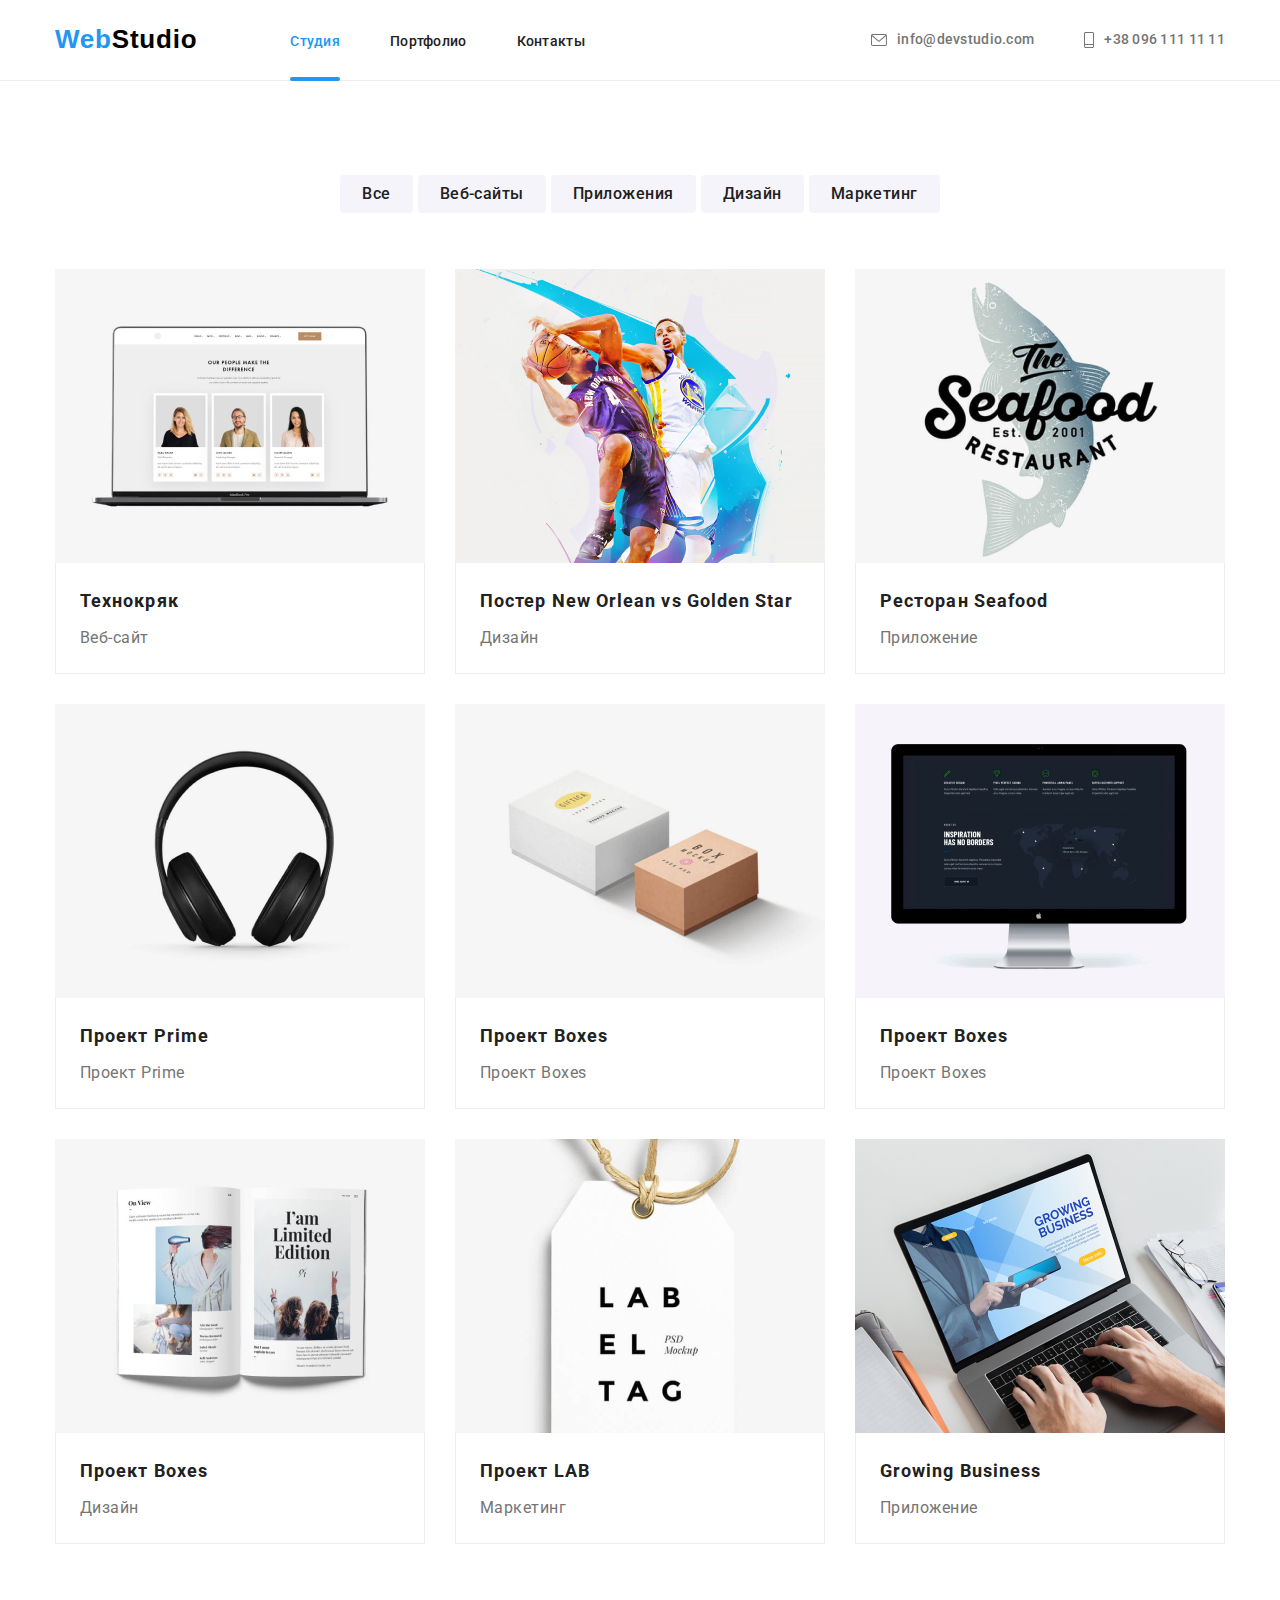
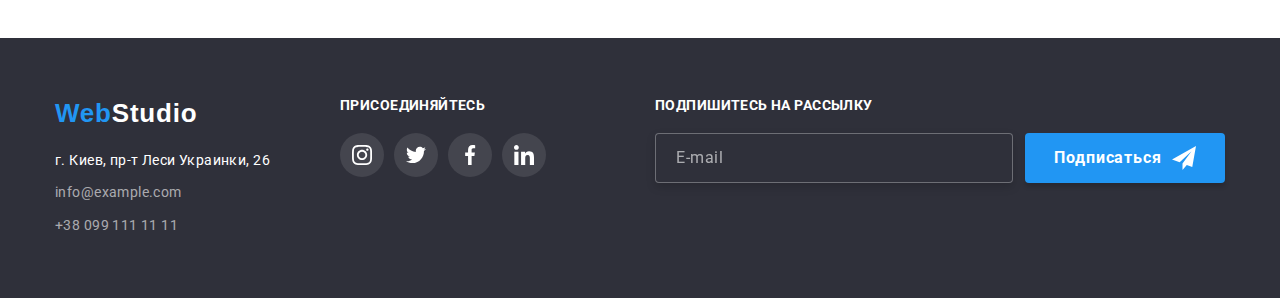
==== portfolio.html @ cfdf6189 "зробив розмітку по БЕМ" ====
<!DOCTYPE html>
<html lang="ru">
<head>
    <meta charset="UTF-8">
    <meta http-equiv="X-UA-Compatible" content="IE=edge">
    <meta name="viewport" content="width=device-width, initial-scale=1.0">
    <title>Portfolio</title>
    <link rel="stylesheet" href="https://cdnjs.cloudflare.com/ajax/libs/modern-normalize/1.1.0/modern-normalize.min.css" integrity="sha512-wpPYUAdjBVSE4KJnH1VR1HeZfpl1ub8YT/NKx4PuQ5NmX2tKuGu6U/JRp5y+Y8XG2tV+wKQpNHVUX03MfMFn9Q==" crossorigin="anonymous" referrerpolicy="no-referrer" />
    <link rel="stylesheet" href="./css/styles.css">
    <link href="https://fonts.googleapis.com/css2?family=Roboto:wght@400;500;700;900&display=swap" rel="stylesheet">
</head>
<body>
    <header class="header">
        <div class="header__container container">
            <nav class="nav">
                <a class="logo" href="index.html">
                    <span class="logo__text">Web</span>Studio</a>   
                <ul class="site-list">
                    <li class="site-list__item">
                        <a class="site-list__link site-list__link--current" href="#">Студия</a>
                    </li>
                    <li class="site-list__item">
                        <a class="site-list__link " href="portfolio.html">Портфолио</a>
                    </li>
                    <li class="site-list__item">
                        <a class="site-list__link" href="">Контакты</a>
                    </li>
                </ul>                 
            </nav>
            <ul class="contacts-list">                  
                <li class="contacts-list__item">
                    <a class="contacts-list__link" href="mailto:info@devstudio.com">
                        <svg class="contacts-list__icon" width="16" height="12">
                            <use href="./images/icons.svg#icon-letter" ></use>
                        </svg> 
                        info@devstudio.com
                    </a>        
                </li>
                <li class="contacts-list__item">
                    <a class="contacts-list__link" href="tel:+380961111111">
                        <svg class="contacts-list__icon" width="10" height="16">
                            <use href="./images/icons.svg#icon-phone"></use>
                        </svg>
                        +38 096 111 11 11
                    </a>
                </li>
            </ul>
        </div>
    </header>
    <main>
        <section class="projects">
            <div class="projects__container container">
                <ul class="projects-filters__list">
                    <li class="projects-filters__item">
                        <button class="projects-filters__btn" type="button">Все</button>   
                    </li>
                    <li class="projects-filters__item">
                        <button class="projects-filters__btn" type="button">Веб-сайты</button>
                    </li>
                    <li class="projects-filters__item">
                        <button class="projects-filters__btn" type="button">Приложения</button>
                    </li>
                    <li class="projects-filters__item">
                        <button class="projects-filters__btn" type="button">Дизайн</button>
                    </li>
                    <li class="projects-filters__item">
                        <button class="projects-filters__btn" type="button">Маркетинг</button>
                    </li>
                </ul>
            
                <ul class="projects-examples__list">
                    <li class="projects-examples__item">
                        <a href="" class="projects-examples__link">
                            <div class="projects-examples__wrap">
                                <img src="./images/img-1.jpg" alt="Веб-сайт на екране ноутбука" width="370">
                                
                                <p class="projects-examples__wrap--description">
                                    Ресурс предлагает комплексные предложения с разным 
                                    уровнемфункционала и сервисов. Все это позволит 
                                    посетителю получить исчерпывающие сведения о 
                                    компании или частном лице.
                                </p>
                            </div>
                            <div class="projects-examples__info">
                                <h3 class="projects-examples__info--title">Технокряк</h3>
                                <p class="projects-examples__info--text">Веб-сайт</p>
                            </div>
                        </a>
                    </li>
                    <li class="projects-examples__item">
                        <a href="" class="projects-examples__link">
                            <div class="projects-examples__wrap">
                                <img src="./images/img-2.jpg" alt="Постер двух баскетболистов" width="370">
                                <p class="projects-examples__wrap--description">
                                        Ресурс предлагает комплексные предложения с разным 
                                        уровнемфункционала и сервисов. Все это позволит 
                                        посетителю получить исчерпывающие сведения о 
                                        компании или частном лице.
                                    </p>
                            </div>            
                            <div class="projects-examples__info">
                                <h3 class="projects-examples__info--title">Постер New Orlean vs Golden Star</h3>
                                <p class="projects-examples__info--text">Дизайн</p>
                            </div>
                        </a>
                    </li>
                    <li  class="projects-examples__item">
                        <a href="" class="projects-examples__link">
                            <div class="projects-examples__wrap">
                                <img src="./images/img-3.jpg" alt="Логотип приложения" width="370">
                                <p class="projects-examples__wrap--description">
                                        Ресурс предлагает комплексные предложения с разным 
                                        уровнемфункционала и сервисов. Все это позволит 
                                        посетителю получить исчерпывающие сведения о 
                                        компании или частном лице.
                                    </p>
                            </div>
                            <div class="projects-examples__info">
                                <h3 class="projects-examples__info--title">Ресторан Seafood</h3>
                                <p class="projects-examples__info--text">Приложение</p>
                            </div>
                        </a>
                    </li>
                    <li class="projects-examples__item">
                        <a href="" class="projects-examples__link">
                            <div class="projects-examples__wrap">
                                <img src="./images/img-4.jpg" alt="Наушники" width="370">
                                <p class="projects-examples__wrap--description">
                                        Ресурс предлагает комплексные предложения с разным 
                                        уровнемфункционала и сервисов. Все это позволит 
                                        посетителю получить исчерпывающие сведения о 
                                        компании или частном лице.
                                    </p>
                            </div>
                            <div class="projects-examples__info">
                                <h3 class="projects-examples__info--title">Проект Prime</h3>
                                <p class="projects-examples__info--text">Проект Prime</p>
                            </div>
                        </a>
                    </li>
                    <li class="projects-examples__item">
                        <a href="" class="projects-examples__link">
                            <div class="projects-examples__wrap">
                                <img src="./images/img-5.jpg" alt="Две коробки" width="370">
                                <p class="projects-examples__wrap--description">
                                        Ресурс предлагает комплексные предложения с разным 
                                        уровнемфункционала и сервисов. Все это позволит 
                                        посетителю получить исчерпывающие сведения о 
                                        компании или частном лице.
                                    </p>
                            </div>
                            <div class="projects-examples__info">
                                <h3 class="projects-examples__info--title">Проект Boxes</h3>
                                <p class="projects-examples__info--text">Проект Boxes</p>
                            </div>
                        </a>
                    </li>
                    <li class="projects-examples__item">
                        <a href="" class="projects-examples__link">
                            <div class="projects-examples__wrap">
                                <img src="./images/img-6.jpg" alt="Веб-сайт на екране монитора" width="370">
                                <p class="projects-examples__wrap--description">
                                        Ресурс предлагает комплексные предложения с разным 
                                        уровнемфункционала и сервисов. Все это позволит 
                                        посетителю получить исчерпывающие сведения о 
                                        компании или частном лице.
                                    </p>
                            </div>
                            <div class="projects-examples__info">
                                <h3 class="projects-examples__info--title">Проект Boxes</h3>
                                <p class="projects-examples__info--text">Проект Boxes</p>
                            </div>
                        </a>
                    </li>
                    <li class="projects-examples__item">
                        <a href="" class="projects-examples__link">
                            <div class="projects-examples__wrap">
                                <img src="./images/img-7.jpg" alt="Издание журнала" width="370">
                                <p class="projects-examples__wrap--description">
                                        Ресурс предлагает комплексные предложения с разным 
                                        уровнемфункционала и сервисов. Все это позволит 
                                        посетителю получить исчерпывающие сведения о 
                                        компании или частном лице.
                                    </p>
                            </div>
                            <div class="projects-examples__info">
                                <h3 class="projects-examples__info--title">Проект Boxes</h3>
                                <p class="projects-examples__info--text">Дизайн</p>
                            </div>
                        </a>
                    </li>
                    <li class="projects-examples__item">
                        <a href="" class="projects-examples__link">
                            <div class="projects-examples__wrap">
                                <img src="./images/img-8.jpg" alt="Логотип проекта" width="370">
                                <p class="projects-examples__wrap--description">
                                        Ресурс предлагает комплексные предложения с разным 
                                        уровнемфункционала и сервисов. Все это позволит 
                                        посетителю получить исчерпывающие сведения о 
                                        компании или частном лице.
                                    </p>
                            </div>
                        <div class="projects-examples__info">
                            <h3 class="projects-examples__info--title">Проект LAB</h3>
                            <p class="projects-examples__info--text">Маркетинг</p>
                        </div>
                        </a>
                    </li>
                    <li class="projects-examples__item">
                        <a href="" class="projects-examples__link">
                            <div class="projects-examples__wrap">
                                <img src="./images/img-9.jpg" alt="Набор текста на ноутбуке" width="370">
                                <p class="projects-examples__wrap--description">
                                        Ресурс предлагает комплексные предложения с разным 
                                        уровнемфункционала и сервисов. Все это позволит 
                                        посетителю получить исчерпывающие сведения о 
                                        компании или частном лице.
                                    </p>
                            </div>
                        <div class="projects-examples__info">
                            <h3 class="projects-examples__info--title">Growing Business</h3>
                            <p class="projects-examples__info--text">Приложение</p>
                        </div>
                        </a>
                    </li>
                </ul>
         </div>
        </section>
    </main>
    <footer class="footer">
        <div class="footer__contacts container">
            <address>
                <a class="footer__logo" href="index.html">
                    <span class="footer__logo--text">Web</span>Studio</a>
                <ul class="footer__list">
                    <li class="footer__item">
                        <a class="footer__link--another" href="">г. Киев, пр-т Леси Украинки, 26</a>
                    </li>
                    <li class="footer__item">
                        <a class="footer__link" href="mailto:info@example.com">info@example.com</a>
                    </li>
                    <li class="footer__item">
                        <a class="footer__link" href="tel:+380991111111">+38 099 111 11 11</a>
                    </li>
                </ul>
            </address>
        <div class="footer-join">
            <p class="footer-join__title">ПРИСОЕДИНЯЙТЕСЬ</p>
            <ul class="footer-join__list">
                <li class="footer-join__item">
                    <a href="" class="footer-join__link">
                        <svg class="footer-join__icon" width="20" height="20">
                            <use href="./images/icons.svg#icon-instagram"></use>
                        </svg>
                    </a>
                </li>
                <li class="footer-join__item">
                    <a href="" class="footer-join__link">
                        <svg class="footer-join__icon" width="20" height="20">
                            <use href="./images/icons.svg#icon-twitter"></use>
                        </svg>
                    </a>
                </li>
                <li class="footer-join__item">
                    <a href="" class="footer-join__link">
                        <svg class="footer-join__icon" width="20" height="20">
                            <use href="./images/icons.svg#icon-facebook"></use>
                        </svg>
                    </a>
                </li>
                <li class="footer-join__item">
                    <a href="" class="footer-join__link">
                        <svg class="footer-join__icon" width="20" height="20">
                            <use href="./images/icons.svg#icon-linkedin"></use>
                        </svg>
                    </a>
                </li>
            </ul>
        </div>
        <form class="footer-form"> 
            <p class="footer-form__title">Подпишитесь на рассылку</p>
            <div class="footer-form__field">  
                <input type="email" class="footer-form__input" name="mail"
                     placeholder=" E-mail"/>
                <button class="footer-form__btn" type="submit">
                    Подписаться
                    <svg class="footer-form__icon" width="24" height="24">
                        <use href="./images/icons.svg#icon-send"></use>
                    </svg>
                </button>
            </div>
        </form>
    </div>
    </footer>
</body>
</html>
---- css/styles.css ----
html{
    box-sizing: border-box;
}
*,::before,::after{
    box-sizing: inherit;
}

body{
    padding: 0;
    margin: 0;
    font-family: 'Roboto', sans-serif;
    color: #000000;
}

h1, h2, h3, h4, h5, h6, p, ul{
    margin: 0;
    padding: 0;
}

.container{
    width: 1200px;
    padding: 0 15px;
    margin: 0 auto;
}

img{
    display: block; 
    max-width: 100%;
    height: auto;
}

button:hover{
    cursor: pointer;
}

h2{
    font-family: 'Roboto';
    font-style: normal;
    font-weight: 700;
    font-size: 36px;
    line-height: 1.16;
    text-align: center;
    letter-spacing: 0.03em;
    color: #212121;
}

.header {
    border-bottom: 1px solid #ECECEC;
}

.header__container{
    display: flex;
      
}

.nav{
    display: flex;
    align-items: center;
    
}

.logo{
    font-family: 'Raleway',sans-serif;
    font-style: normal;
    font-weight: 700;
    font-size: 26px;
    line-height: 1.19;
    letter-spacing: 0.03em;
    text-decoration: none;
    color: black;

    padding: 24px 0 25px 0;
    margin-right: 93px;

}

.logo__text{
    color: #2196F3;
}

.site-list{
    list-style: none;
    display: flex;
    align-items: center;
}

.site-list__item{
    margin-right: 50px;
    
}

.site-list__item:last-child{
    margin-right: 0;
}

.site-list__link{
    text-decoration: none;
    color: #212121;
    font-family: 'Roboto';
    font-style: normal;
    font-weight: 500;
    font-size: 14px;
    line-height: 1.14;
    letter-spacing: 0.02em;
    padding: 32px 0 32px 0;

    /* position: relative; */

    transition: color 250ms cubic-bezier(0.4, 0, 0.2, 1);
}

.site-list__link:hover,
.site-list__link:focus{
    color: #2196F3; 
}


.site-list__link--current{
    position: relative;
    color: #2196F3;
}

.site-list__link--current::after{
    content: '';
    position: absolute;
    left: 0;
    bottom: 0;

    width: 100%;
    height: 4px;
    background: #2196F3;
    border-radius: 2px;
}



.contacts-list{
    list-style: none;
    display: flex;
    align-items: center;
    margin-left: auto;

}

.contacts-list__item{
    display: flex;
    margin-right: 50px;
}


.contacts-list__item:last-child{
    margin-right: 0;
}

.contacts-list__link{
    font-family: 'Roboto';
    font-style: normal;
    font-weight: 500;
    font-size: 14px;
    line-height: 1.14;
    letter-spacing: 0.02em;
    text-decoration: none;
    color: #757575;
    padding: 32px 0 32px 0;
    display: flex;
    align-items: center;

    transition: color 250ms cubic-bezier(0.4, 0, 0.2, 1);
}

.contacts-list__link:hover,
.contacts-list__link:focus{
    color: #2196F3; 
}

.contacts-list__link:hover .contacts-list__icon,
.contacts-list__link:focus .contacts-list__icon{
    fill: #2196F3;
}

.contacts-list__icon{
    margin-right: 10px;
    fill: #757575;
    transition:  fill 250ms cubic-bezier(0.4, 0, 0.2, 1);
}

/* Main */

.title{
    
    padding-top: 200px;
    padding-bottom: 200px;
    background-image: linear-gradient(rgba(47, 48, 58, 0.4),
                                      rgba(47, 48, 58, 0.4)),
                                        url(../images/background.jpg);
    background-repeat: no-repeat; 
    background-size: cover;
    max-width: 1600px;
    height: 600px;
    margin: 0 auto;
}

.title__container{
    text-align: center;
}

.title__text{
    font-family: 'Roboto';
    font-style: normal;
    font-weight: 900;
    font-size: 44px;
    line-height: 1.36;
    letter-spacing: 0.06em;
    text-transform: uppercase;
    color: #FFFFFF;
    max-width: 696px;
    margin: 0 auto 30px;
}

.title__btn{
    background: #2196F3;
    box-shadow: 0px 4px 4px rgba(0, 0, 0, 0.15);
    border-radius: 4px;
    border: #FFFFFF;
    min-width: 200px;
    height: 50px;
    font-family: 'Roboto';
    font-style: normal;
    font-weight: 700;
    font-size: 16px;
    line-height: 1.87;
    letter-spacing: 0.06em;
    color: #FFFFFF;


}

.title-backdrop{
    position: fixed;
    top: 0;
    left: 0;
    width: 100%;
    height: 100%;

    z-index: 2;

    background: rgba(0, 0, 0, 0.2);

    transition: opacity 250ms cubic-bezier(0.4, 0, 0.2, 1);

}

.title-backdrop.is-hidden{
    /* visibility: hidden; */
    opacity: 0;
    pointer-events: none;
    transition: opacity 250ms cubic-bezier(0.4, 0, 0.2, 1);

    
}


.title-modal{
    position: absolute;

    top: 50%;
    left: 50%;
    transform: translate(-50%, -50%);

    padding: 40px;
    width: 528px;
    height: 581px;
    background: #FFFFFF;
    border-radius: 4px;
    box-shadow: 0px 1px 3px rgba(0, 0, 0, 0.12), 
                0px 1px 1px rgba(0, 0, 0, 0.14), 
                0px 2px 1px rgba(0, 0, 0, 0.2);
  
}

.title-modal__btn{
    position: absolute;
    top: 8px;
    right: 8px;

    width: 30px;
    height: 30px;
    background: #FFFFFF;
    border: 1px solid rgba(0, 0, 0, 0.1);
    border-radius: 50%;
    display: flex;
    align-items: center;

    transition: fill 250ms cubic-bezier(0.4, 0, 0.2, 1);
}

.title-modal__btn:hover,
.title-modal__btn:focus {
    fill: #2196F3;
}


.form{
    
}

.from__title{
    font-family: 'Roboto';
    font-style: normal;
    font-weight: 700;
    font-size: 20px;
    line-height: 1.15;
    text-align: center;
    letter-spacing: 0.03em;

    color: #212121;
    margin-bottom: 12px;
    
}

.form__field{
    display: block;
    margin-bottom: 10px;
}


.form__field span{
    display: block;

    margin-bottom: 4px;

    font-family: 'Roboto';
    font-style: normal;
    font-weight: 400;
    font-size: 12px;
    line-height: 1.1;

    letter-spacing: 0.01em;

    color: #757575;
}

.form__wrap{
    position: relative;
}

.form__input{
    width: 100%;
    height: 40px;
    border: 1px solid rgba(33, 33, 33, 0.2);
    border-radius: 4px;
    padding-left: 42px;
    outline: none;

    transition: border-color 250ms cubic-bezier(0.4, 0, 0.2, 1);
                

}

.form__person{
    position: absolute;
    top: 50%;
    left: 12px;

    transform: translateY(-50%);

    transition: fill 250ms cubic-bezier(0.4, 0, 0.2, 1);
}


.form__input:hover, .form__input:focus {
    border-color: #2196F3;
}

.form__input:hover + .form__person, 
.form__input:focus + .form__person {
    fill: #2196F3;
}


.form__field--indent{
    display: block;
    margin-bottom: 20px;
}

.form__field--comment{
    display: block;
    width: 100%;
    height: 120px;
    border: 1px solid rgba(33, 33, 33, 0.2);
    border-radius: 4px;
    resize: none;
    padding: 12px 16px;
    outline: none;

    transition: border-color 250ms cubic-bezier(0.4, 0, 0.2, 1);
}

.form__field--indent::placeholder{
    font-family: 'Roboto';
    font-style: normal;
    font-weight: 400;
    font-size: 14px;
    line-height: 1.14;
    letter-spacing: 0.01em;

    color: rgba(117, 117, 117, 0.5);

}

.form__field--comment:hover, 
.form__field--comment:focus {
    border-color: #2196F3;
}

 


.form__checkbox{
    display: flex;
    justify-content: center;
    align-items: center;
    margin-bottom: 30px;

}

.form__checkbox--active{
    position: absolute;
    width: 1px;
    height: 1px;
    border: 0;
    padding: 0;
    white-space: nowrap;
    clip-path: inset(100%);
    clip: rect(0, 0, 0, 0);
    overflow: hidden;
    
}

.form__checkbox--active:checked +
.form__checkbox--square{
    background-color: #2196F3;
    border: 0;
}

.form__checkbox--square{
    display: flex;
    justify-content: center;
    align-items: center;
    width: 15px;
    height: 15px;
    margin-right: 7px;
    border: 2px solid #212121;
    background-color: #FFFFFF;
    border-radius: 2px;

    transition: background-color 250ms cubic-bezier(0.4, 0, 0.2, 1);

}

.form__checkbox--text {
    font-family: 'Roboto';
    font-style: normal;
    font-weight: 400;
    font-size: 14px;
    line-height: 1.7;

    letter-spacing: 0.03em;

    color: #757575;
    
}

.form__checkbox--blue-text{
    color: #2196F3;;
}


.form__btn{
    display: block;
    margin: 0 auto;

    width: 200px;
    height: 50px;

    font-family: 'Roboto';
    font-style: normal;
    font-weight: 700;
    font-size: 16px;
    line-height: 1.875;
    
    letter-spacing: 0.06em;

    color: #FFFFFF;

    background: #188CE8;
    box-shadow: 0px 4px 4px rgba(0, 0, 0, 0.15);
    border-radius: 4px;
    border: 0;
    
}




.benefits {
    padding: 94px 0;
}

.benefits__list{
    list-style: none;
    display: flex;
    gap: 30px;
    
}

.benefits__item{
    
}

.benefits__icon{
    background: #F5F4FA;
    border-radius: 4px; 
    margin-bottom: 30px;
    width: 270px;
    height: 120px;
    display: flex;
    justify-content: center;
    align-items: center;
}

.benefits__title{
    font-family: 'Roboto';
    font-style: normal;
    font-weight: 700;
    font-size: 14px;
    line-height: 1.14;
    letter-spacing: 0.03em;
    text-transform: uppercase;
    color: #212121;
    margin-bottom: 10px;
}

.benefits__text{
    font-family: 'Roboto';
    font-style: normal;
    font-weight: 400;
    font-size: 14px;
    line-height: 1.71;
    letter-spacing: 0.03em;
    color: #757575;
}


.work{
    padding-bottom: 94px;
}

.work__title{
    margin-bottom: 50px;
}

.work__list{
    list-style: none;
    display: flex;
    gap: 30px;
    
}

.work__item {
    position: relative;
    z-index: 1;
}

.work__item--position{
    position: absolute;
    

    width: 370px;
    height: 70px;
    bottom: 0;
    left: 0;

    display: flex;
    justify-content: center;
    align-items: center;

    background: rgba(47, 48, 58, 0.8);
}

.work__item--text{
    font-family: 'Roboto' ,sans-serif;
    font-style: normal;
    font-weight: 700;
    font-size: 14px;
    line-height: 1.14;
    text-align: center;
    letter-spacing: 0.03em;
    text-transform: uppercase;

    color: #FFFFFF;
}




.team{
    background: #F5F4FA;
    padding-top: 94px;
    padding-bottom: 94px;
}

.team__title{
    margin-bottom: 50px;
}

.team__list{
    list-style: none;
    display: flex;
    gap: 30px; 
}

.team__item{
    text-align: center;
    background-color: #FFFFFF;
    box-shadow: 0px 1px 3px rgba(0, 0, 0, 0.12), 
                0px 1px 1px rgba(0, 0, 0, 0.14), 
                0px 2px 1px rgba(0, 0, 0, 0.2);
    border-radius: 0px 0px 4px 4px;
}

.team__title{
    font-family: 'Roboto';
    font-style: normal;
    font-weight: 500;
    font-size: 16px;
    line-height: 1.18;
    letter-spacing: 0.03em;
    color: #212121;
    padding-top: 30px;
    margin-bottom: 10px;
}

.team__text {
    font-family: 'Roboto';
    font-style: normal;
    font-weight: 400;
    font-size: 16px;
    line-height: 1.18;
    letter-spacing: 0.03em;
    color: #757575;
    margin-bottom: 30px;
}

.socialnetworks__list{
    list-style: none;
    display: flex;
    gap: 10px;
    padding: 0 32px 30px 32px;
}

.socialnetworks__item{
    width: 44px;
    height: 44px;
}

.socialnetworks__link{
    display: flex;
    align-items: center;
    justify-content: center;
    width: 100%;
    height: 100%;
    border-radius: 50%;
    background-color: #FFFFFF;
    color: #AFB1B8;

    transition: background-color 250ms cubic-bezier(0.4, 0, 0.2, 1),
    color 250ms cubic-bezier(0.4, 0, 0.2, 1);
}

.socialnetworks__icon{
    fill: currentColor;
}

.socialnetworks__link:hover,
.socialnetworks__link:focus {
    background-color: #2196F3;
    color: #FFFFFF; 
}


/* .socialnetworks-link:hover,
.socialnetworks-link:focus {
    background-color: #2196F3; 
}
 
.socialnetworks-link:hover .socialnetworks-icon,
.socialnetworks-link:focus .socialnetworks-icon {
    fill: #FFFFFF;
} */


.customers{ 
    padding: 94px 0;
}

.customers__title{
    margin-bottom: 50px;
}

.customers__list{
    list-style: none;
    display: flex;
    gap: 30px;
}

.customers__link{
    border: 1px solid #AFB1B8;
    border-radius: 4px;
    width: 170px;
    height: 92px;
    display: flex;
    justify-content: center;
    align-items: center;

    transition: border-color 250ms cubic-bezier(0.4, 0, 0.2, 1);

}

.customers__icon{
    fill: #AFB1B8;
    transition: fill 250ms cubic-bezier(0.4, 0, 0.2, 1);
}

.customers__link:hover,
.customers__link:focus {
    border-color: #2196F3;
}

.customers__link:hover .customers__icon,
.customers__link:focus .customers__icon {
    fill: #2196F3;
}


/* Footer */
.footer{
    background: #2F303A;
    padding-top: 60px;
    padding-bottom: 60px;
    
}

.footer__contacts{
    display: flex;
}

.footer__logo{
    font-family: 'Raleway',sans-serif;
    font-style: normal;
    font-weight: 700;
    font-size: 26px;
    line-height: 1.19;
    letter-spacing: 0.03em;
    color: white;
    text-decoration: none;
    display: block;
    margin-bottom: 20px;
}

.footer__logo--text{
    color: #2196F3;
}

.footer__list{
    list-style: none;
}

.footer__item{
    margin-top: 9px;          
}

.footer__item:first-child{
    margin-top: 0;          
}

.footer__link--another{
    font-family: 'Roboto';
    font-style: normal;
    font-weight: 400;
    font-size: 14px;
    line-height:  1.7;
    letter-spacing: 0.03em;
    color: #FFFFFF;
    text-decoration: none;

    transition: color 250ms cubic-bezier(0.4, 0, 0.2, 1);
}

.footer__link--another:hover,
.footer__link--another:focus{
    color: #2196F3;
}

.footer__link{
    font-family: 'Roboto';
    font-style: normal;
    font-weight: 400;
    font-size: 14px;
    line-height: 1.7;
    letter-spacing: 0.03em;
    color: rgba(255, 255, 255, 0.6);
    text-decoration: none;

    transition: color 250ms cubic-bezier(0.4, 0, 0.2, 1);
}

.footer__link:hover,
.footer__link:focus{
    color: #2196F3;
}



.footer-join{
    margin-left: 70px;
}

.footer-join__title{
    font-family: 'Roboto';
    font-style: normal;
    font-weight: 700;
    font-size: 14px;
    line-height: 1.1;
    letter-spacing: 0.03em; 
    color: #FFFFFF;
    margin-bottom: 20px;
}

.footer-join__list{
    list-style: none;
    display: flex;
    gap: 10px;
}

.footer-join__item{
    width: 44px;
    height: 44px;
}

.footer-join__link{
    display: flex;
    align-items: center;
    justify-content: center;
    width: 100%;
    height: 100%;
    border-radius: 50%;
    background: rgba(255, 255, 255, 0.1);
    color: #fff;

    transition: background-color 250ms cubic-bezier(0.4, 0, 0.2, 1);
}

.footer-join__icon{
    fill: currentColor;
}

.footer-join__link:hover,
.footer-join__link:focus {
    background-color: #2196F3;
}



 .footer-form{
    margin-left: auto;
}

 .footer-form__field{
    display: flex;
}

.footer-form__title{
    font-family: 'Roboto';
    font-style: normal;
    font-weight: 700;
    font-size: 14px;
    line-height: 1.1;
    letter-spacing: 0.03em;
    text-transform: uppercase;

    color: #FFFFFF;

    margin-bottom: 20px;
}

.footer-form__input{
    width: 358px;
    height: 50px;
    background: #2F303A;
    color: #FFFFFF;
    border: 1px solid rgba(255, 255, 255, 0.3);
    filter: drop-shadow(0px 4px 4px rgba(0, 0, 0, 0.15));
    border-radius: 4px;

    padding-left: 16px;
    outline: none;
    
}

.footer-form__input::placeholder{
    font-family: 'Roboto';
    font-style: normal;
    font-weight: 400;
    font-size: 16px;
    line-height: 1.25;
    
    letter-spacing: 0.03em;
    color: rgba(255, 255, 255, 0.6);
    
}

.footer-form__btn{
    width: 200px;
    height: 50px;

    background: #2196F3;
    box-shadow: 0px 4px 4px rgba(0, 0, 0, 0.15);
    border-radius: 4px;
    border: 0;

    font-family: 'Roboto';
    font-style: normal;
    font-weight: 700;
    font-size: 16px;
    line-height: 1.875;
    
    letter-spacing: 0.06em;

    color: #FFFFFF;

    margin-left: 12px;


    display: flex;
    justify-content: center;
    align-items: center;
} 

.footer-form__icon{
    margin-left: 10px;
}

/* Portfolio */

.projects{
    padding: 94px 0 94px 0;
}

.projects-filters__list{
    list-style: none;
    display: flex;
    justify-content: center;
    margin-bottom: 56px;
}


.projects-filters__item{
    margin-right: 5px;
    
}

.projects-filters__item:last-child{
    margin-right: 0px;
    
}

.projects-filters__btn{
    background: #F5F4FA;
    border-radius: 4px;
    border: white;
    font-family: 'Roboto';
    font-style: normal;
    font-weight: 500;
    font-size: 16px;
    line-height: 1.62;
    text-align: center;
    letter-spacing: 0.03em;
    color: #212121;
    padding: 6px 22px 6px 22px;

    transition: background-color 250ms cubic-bezier(0.4, 0, 0.2, 1),
                box-shadow 250ms cubic-bezier(0.4, 0, 0.2, 1),
                color 250ms cubic-bezier(0.4, 0, 0.2, 1);
    
}

.projects-filters__btn:hover,
.projects-filters__btn:focus{
    background: #2196F3;
    box-shadow: 0px 3px 1px rgba(0, 0, 0, 0.1), 
                0px 1px 2px rgba(0, 0, 0, 0.08), 
                0px 2px 2px rgba(0, 0, 0, 0.12);
    color: #FFFFFF;
    
}


.projects-examples__list{
    list-style: none;
    display: flex;
    flex-wrap: wrap;
    gap: 30px;
}

.projects-examples__link{
    text-decoration: none;
    display: block;

    transition: box-shadow 250ms cubic-bezier(0.4, 0, 0.2, 1);
}

.projects-examples__link:hover, 
.projects-examples__link:focus {
    box-shadow: 0px 1px 1px rgba(0, 0, 0, 0.12), 
                0px 4px 4px rgba(0, 0, 0, 0.06), 
                1px 4px 6px rgba(0, 0, 0, 0.16);
}    


.projects-examples__wrap{
    position: relative;
    overflow: hidden;
}

.projects-examples__link:hover .projects-examples__wrap--description,
.projects-examples__link:focus .projects-examples__wrap--description{
    transform: translateY(0);
}

.projects-examples__wrap--description{
    position: absolute;
    height: 100%;
    top: 0;
    left: 0;

    transform: translateY(101%);

    font-family: 'Roboto';
    font-style: normal;
    font-weight: 400;
    font-size: 18px;
    line-height: 1.5;
    letter-spacing: 0.03em;
    color: #FFFFFF;
    background-color: rgba(33, 150, 243, 0.9);
    padding: 63px 24px;

    transition: transform 250ms linear;
}

.projects-examples__info{
    padding: 20px 24px;
    border-width: 0 1px 1px;
    border-style: solid;
    border-color: #EEEEEE;
}

.projects-examples__info--title{
    font-family: 'Roboto';
    font-style: normal;
    font-weight: 700;
    font-size: 18px;
    line-height: 2;
    letter-spacing: 0.06em;
    color: #212121; 
    margin-bottom: 4px;
}

.projects-examples__info--text{
    font-family: 'Roboto';
    font-style: normal;
    font-weight: 400;
    font-size: 16px;
    line-height: 1.87;
    letter-spacing: 0.03em;
    color: #757575;
}
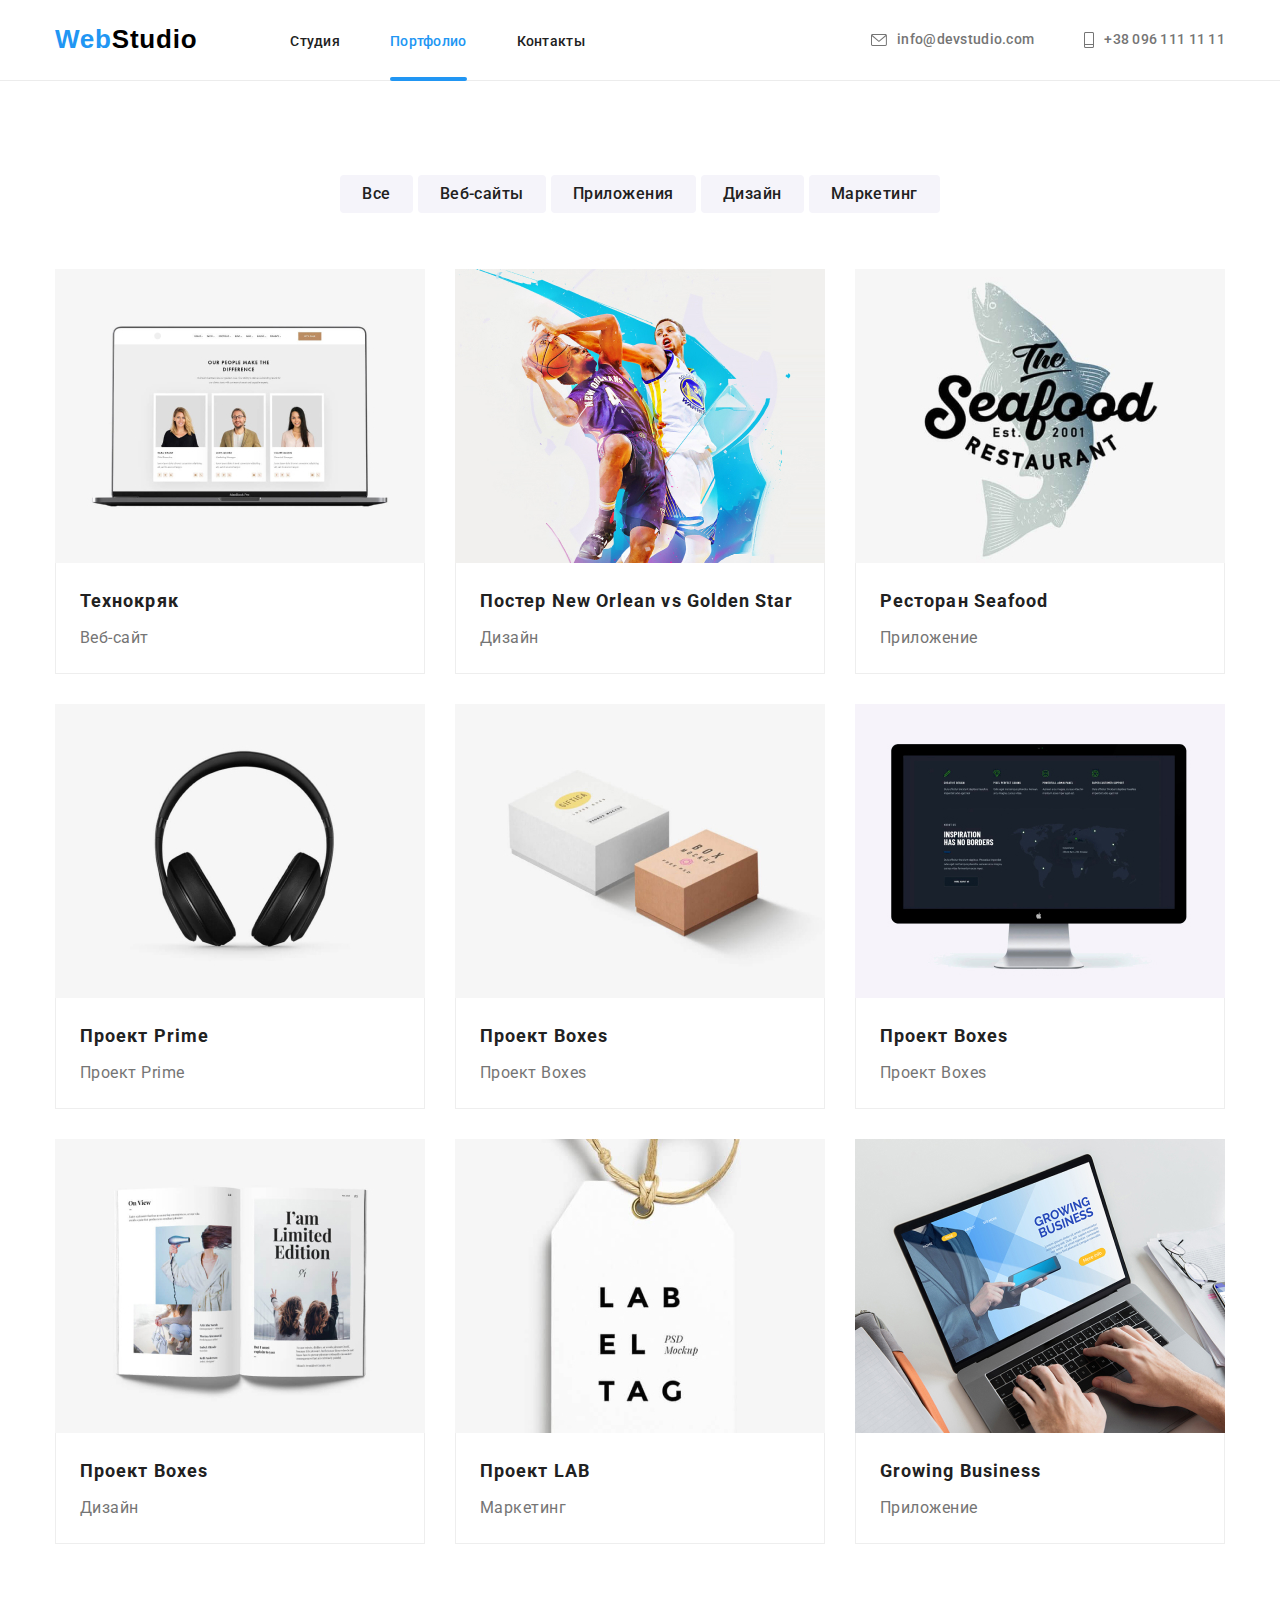
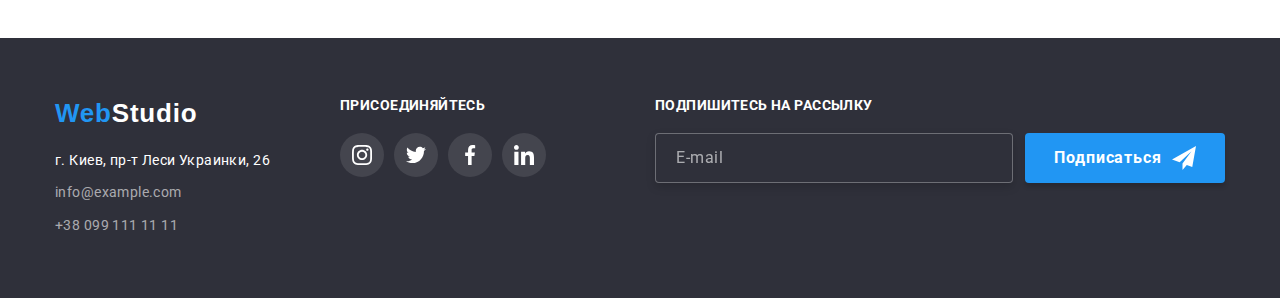
==== commit 54cec275: "Update portfolio.html" ====
--- a/portfolio.html
+++ b/portfolio.html
@@ -17,10 +17,10 @@
                     <span class="logo__text">Web</span>Studio</a>   
                 <ul class="site-list">
                     <li class="site-list__item">
-                        <a class="site-list__link site-list__link--current" href="#">Студия</a>
+                        <a class="site-list__link " href="index.html">Студия</a>
                     </li>
                     <li class="site-list__item">
-                        <a class="site-list__link " href="portfolio.html">Портфолио</a>
+                        <a class="site-list__link site-list__link--current" href="#">Портфолио</a>
                     </li>
                     <li class="site-list__item">
                         <a class="site-list__link" href="">Контакты</a>
